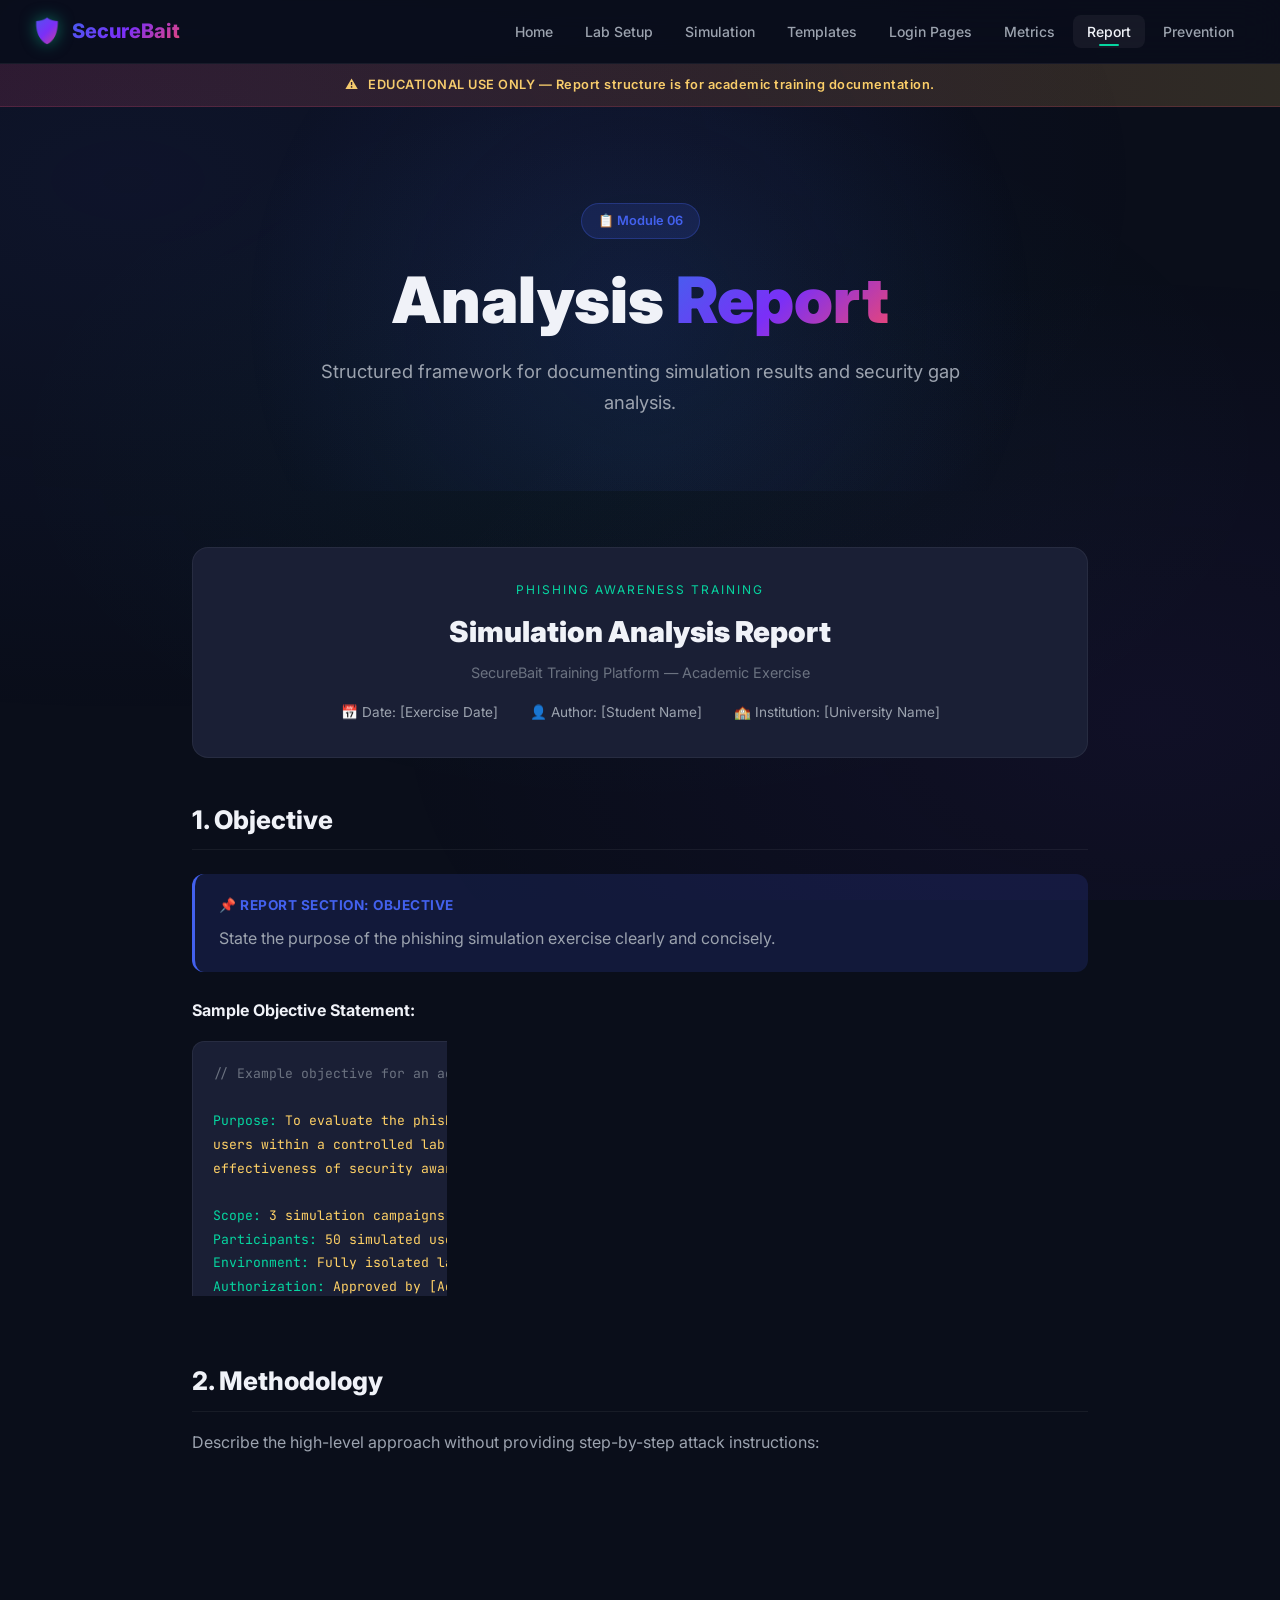
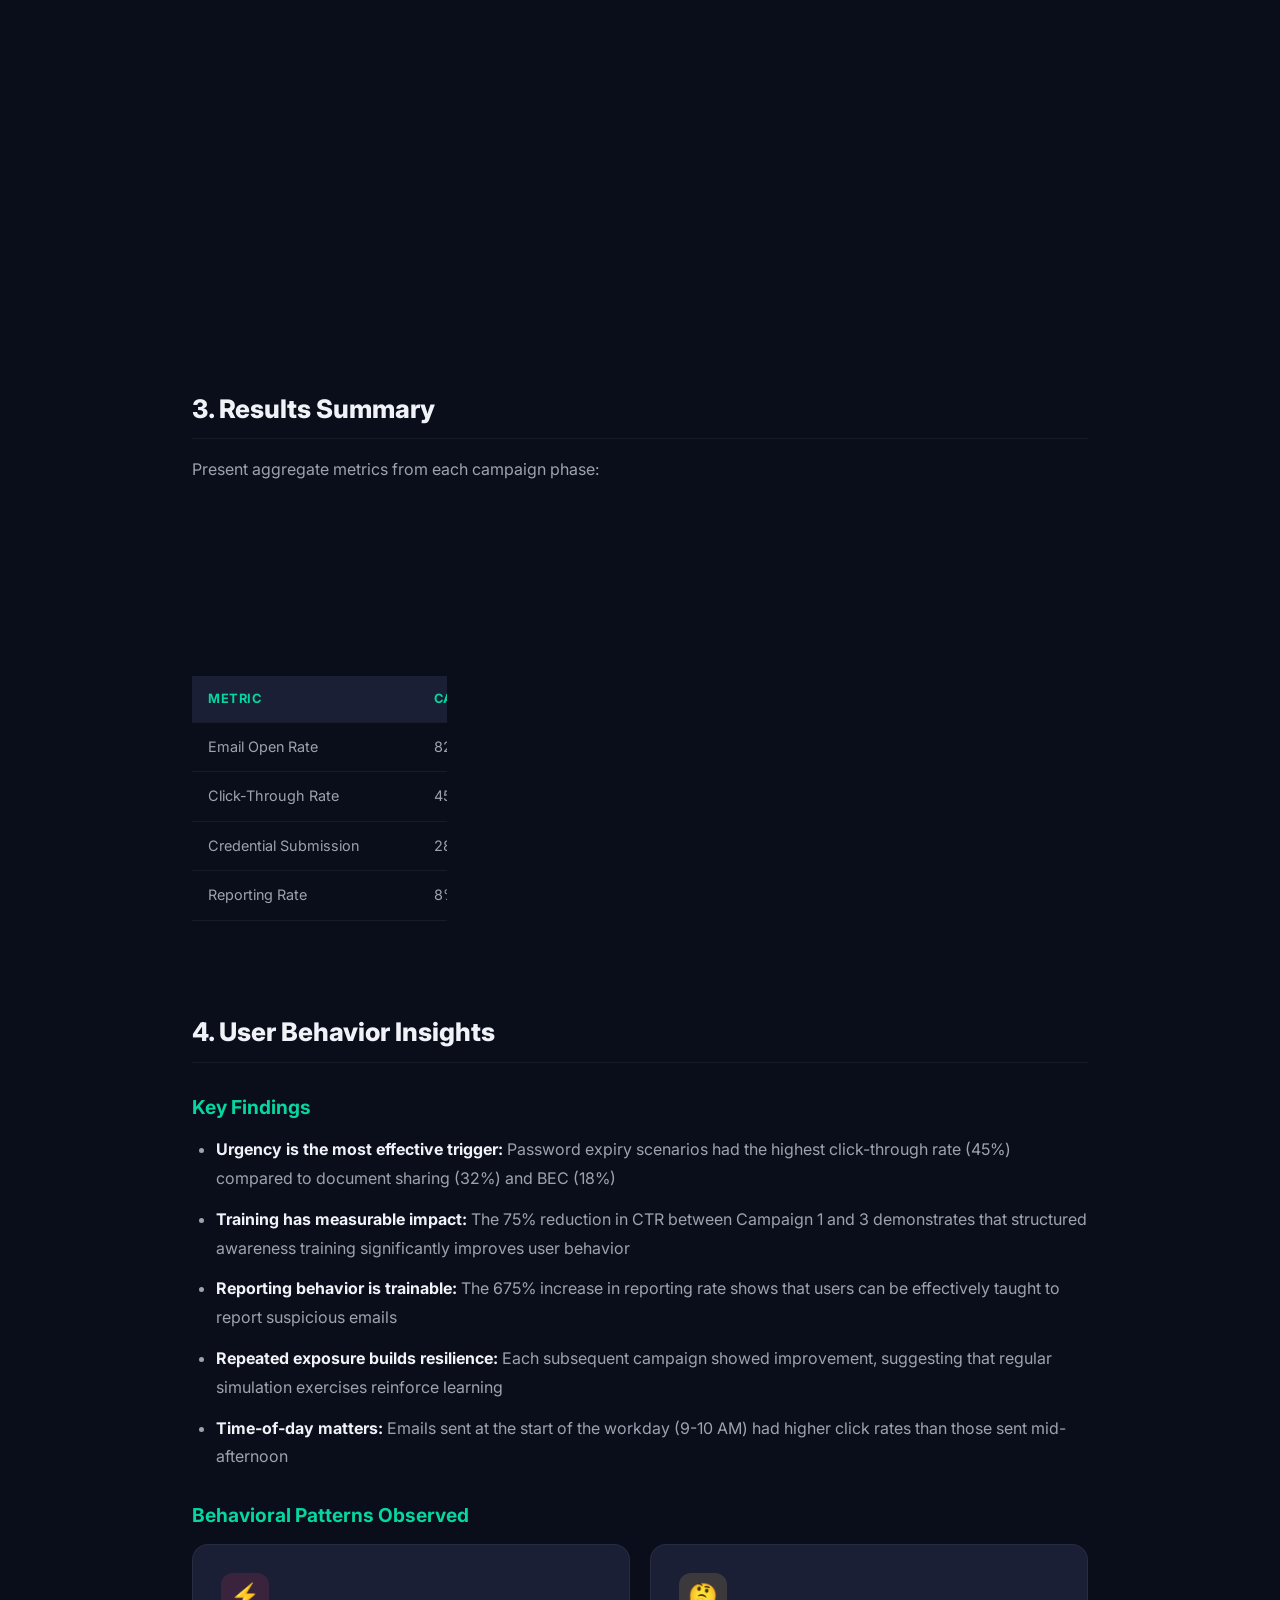
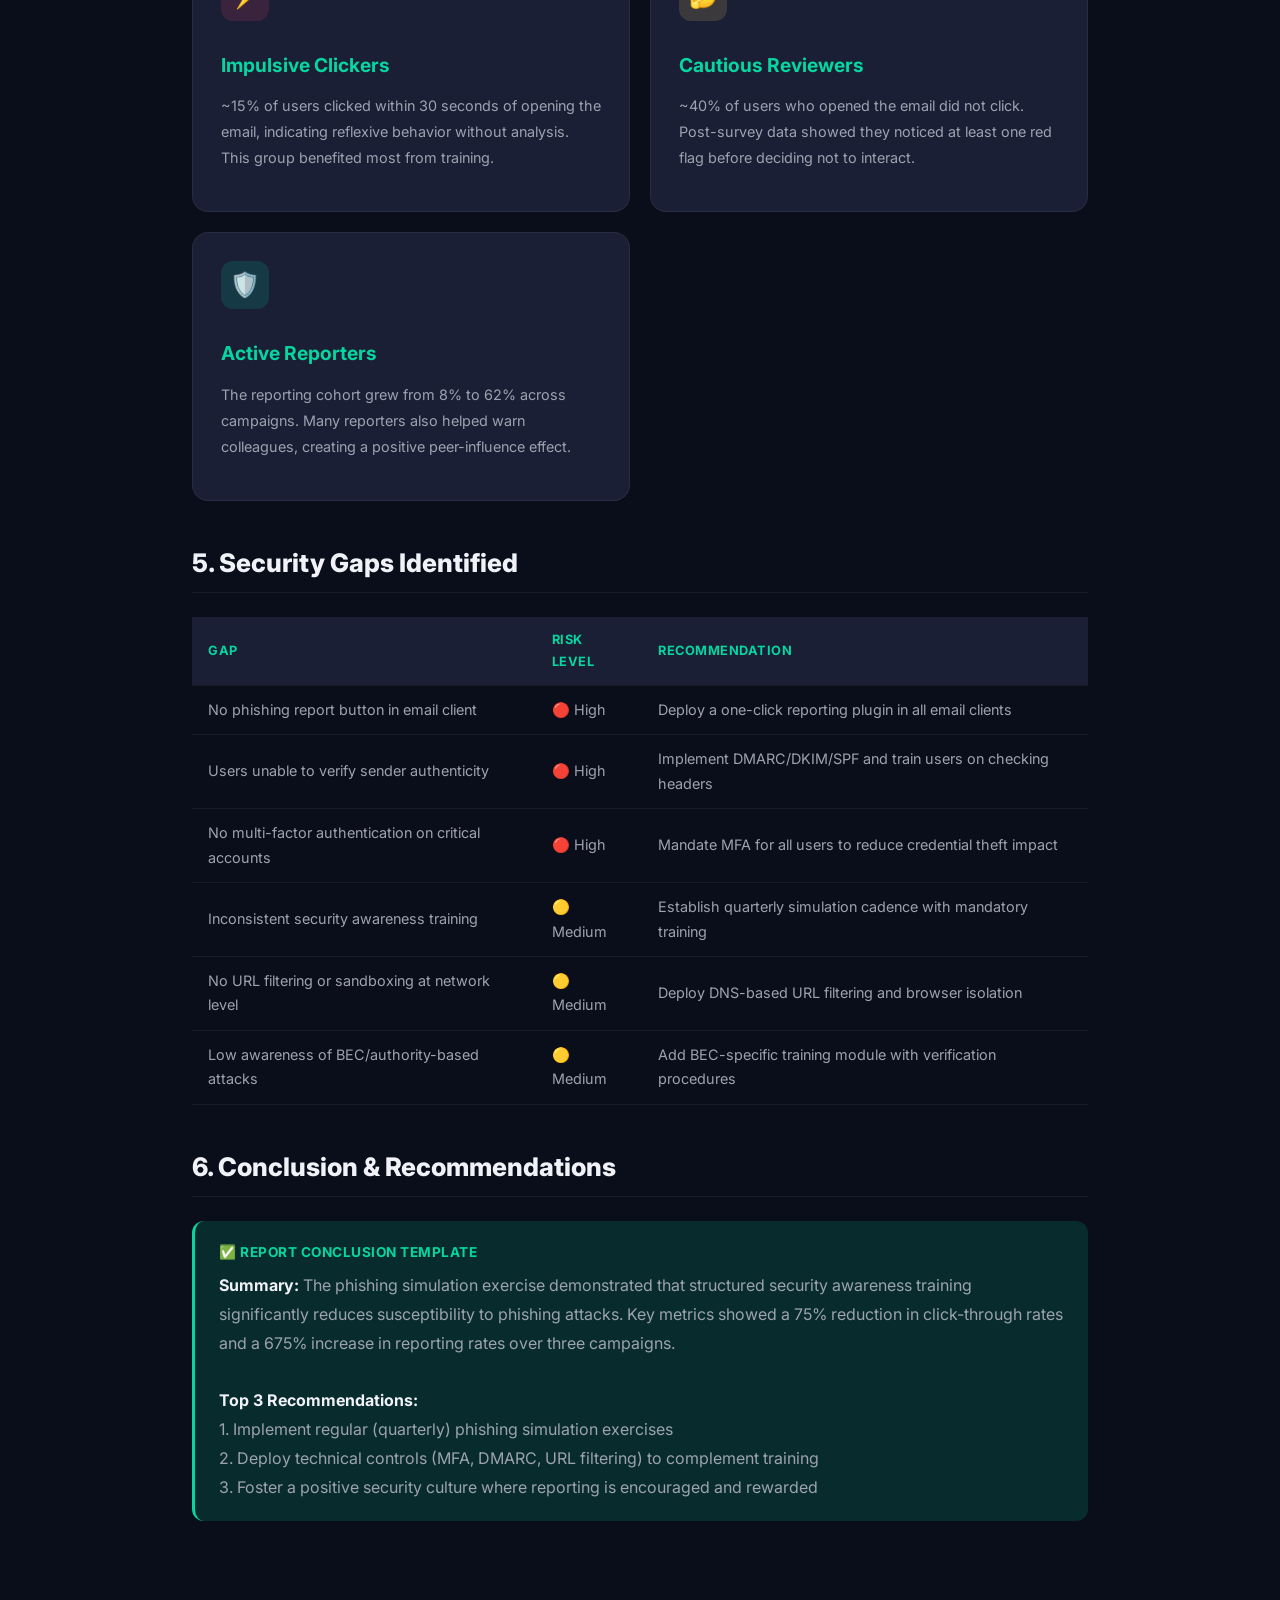
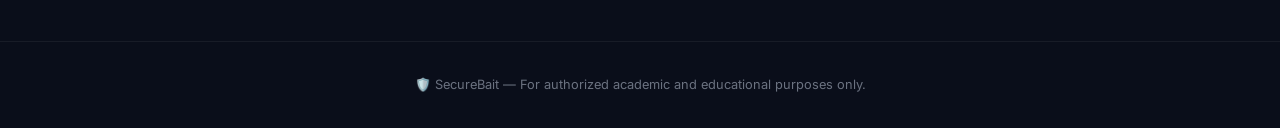
==== pages/report.html @ bb85baad "working" ====
<!DOCTYPE html>
<html lang="en">
<head>
  <meta charset="UTF-8">
  <meta name="viewport" content="width=device-width, initial-scale=1.0">
  <meta name="description" content="Analysis Report — Structured framework for phishing simulation reporting and analysis.">
  <title>Analysis Report — SecureBait</title>
  <link rel="stylesheet" href="../css/styles.css">
</head>
<body>
  <div class="bg-mesh"></div>
  <nav class="navbar" id="navbar">
    <a href="../index.html" class="nav-brand"><span class="shield">🛡️</span><span>SecureBait</span></a>
    <ul class="nav-links" id="navLinks">
      <li><a href="../index.html">Home</a></li>
      <li><a href="lab-setup.html">Lab Setup</a></li>
      <li><a href="simulation.html">Simulation</a></li>
      <li><a href="templates.html">Templates</a></li>
      <li><a href="login-concepts.html">Login Pages</a></li>
      <li><a href="metrics.html">Metrics</a></li>
      <li><a href="report.html" class="active">Report</a></li>
      <li><a href="prevention.html">Prevention</a></li>
    </ul>
    <button class="nav-hamburger" id="hamburger" aria-label="Toggle navigation"><span></span><span></span><span></span></button>
  </nav>
  <div class="ethical-banner"><span class="icon">⚠️</span> EDUCATIONAL USE ONLY — Report structure is for academic training documentation.</div>

  <main class="main-content">
    <section class="hero" style="padding-bottom: 2rem;">
      <div class="hero-badge fade-in">📋 Module 06</div>
      <h1 class="fade-in fade-in-d1">Analysis <span class="gradient-text">Report</span></h1>
      <p class="fade-in fade-in-d2">Structured framework for documenting simulation results and security gap analysis.</p>
    </section>

    <div class="page-content">

      <!-- Report Header -->
      <div class="arch-diagram fade-in" style="text-align:center;">
        <div style="font-size:0.75rem; text-transform:uppercase; letter-spacing:2px; color:var(--accent-cyan); margin-bottom:0.5rem;">Phishing Awareness Training</div>
        <div style="font-size:1.8rem; font-weight:900; margin-bottom:0.25rem;">Simulation Analysis Report</div>
        <div style="color:var(--text-muted); font-size:0.9rem;">SecureBait Training Platform — Academic Exercise</div>
        <div style="margin-top:1rem; display:flex; justify-content:center; gap:2rem; flex-wrap:wrap; font-size:0.85rem; color:var(--text-secondary);">
          <span>📅 Date: [Exercise Date]</span>
          <span>👤 Author: [Student Name]</span>
          <span>🏫 Institution: [University Name]</span>
        </div>
      </div>

      <!-- Section 1: Objective -->
      <h2>1. Objective</h2>
      <div class="info-box info fade-in">
        <div class="info-title">📌 Report Section: Objective</div>
        <p>State the purpose of the phishing simulation exercise clearly and concisely.</p>
      </div>
      <p><strong>Sample Objective Statement:</strong></p>
      <div class="code-block fade-in">
        <span class="comment">// Example objective for an academic phishing simulation report</span><br><br>
        <span class="key">Purpose:</span> <span class="val">To evaluate the phishing awareness level of simulated</span><br>
        <span class="val">users within a controlled lab environment and measure the</span><br>
        <span class="val">effectiveness of security awareness training interventions.</span><br><br>
        <span class="key">Scope:</span> <span class="val">3 simulation campaigns conducted over a 6-month period</span><br>
        <span class="key">Participants:</span> <span class="val">50 simulated user accounts (dummy data only)</span><br>
        <span class="key">Environment:</span> <span class="val">Fully isolated lab network with no internet access</span><br>
        <span class="key">Authorization:</span> <span class="val">Approved by [Academic Supervisor] on [Date]</span>
      </div>

      <!-- Section 2: Methodology -->
      <h2>2. Methodology</h2>
      <p>Describe the high-level approach without providing step-by-step attack instructions:</p>
      <table class="report-table fade-in">
        <thead><tr><th>Phase</th><th>Description</th><th>Duration</th></tr></thead>
        <tbody>
          <tr><td><strong>1. Setup</strong></td><td>Configured isolated lab environment with GoPhish, sandboxed mail server, and 50 dummy user accounts</td><td>Week 1-2</td></tr>
          <tr><td><strong>2. Baseline</strong></td><td>Conducted initial phishing simulation (password reset scenario) to establish baseline awareness metrics</td><td>Week 3</td></tr>
          <tr><td><strong>3. Training</strong></td><td>Delivered awareness training covering phishing indicators, reporting procedures, and defense strategies</td><td>Week 4-6</td></tr>
          <tr><td><strong>4. Post-Training</strong></td><td>Conducted second simulation (shared document scenario) to measure training effectiveness</td><td>Week 8</td></tr>
          <tr><td><strong>5. Advanced</strong></td><td>Conducted third simulation (BEC/authority scenario) with higher sophistication</td><td>Week 12</td></tr>
          <tr><td><strong>6. Analysis</strong></td><td>Compiled metrics, analyzed behavioral patterns, and prepared findings</td><td>Week 13-14</td></tr>
        </tbody>
      </table>

      <!-- Section 3: Results Summary -->
      <h2>3. Results Summary</h2>
      <p>Present aggregate metrics from each campaign phase:</p>

      <div class="metrics-grid fade-in">
        <div class="metric-card">
          <div class="metric-value">75%</div>
          <div class="metric-label">CTR Reduction</div>
        </div>
        <div class="metric-card">
          <div class="metric-value">7.7×</div>
          <div class="metric-label">Reporting Increase</div>
        </div>
        <div class="metric-card">
          <div class="metric-value">89%</div>
          <div class="metric-label">Training Completion</div>
        </div>
        <div class="metric-card">
          <div class="metric-value">3 min</div>
          <div class="metric-label">Avg Report Time</div>
        </div>
      </div>

      <table class="report-table fade-in">
        <thead><tr><th>Metric</th><th>Campaign 1 (Baseline)</th><th>Campaign 2</th><th>Campaign 3</th><th>Change</th></tr></thead>
        <tbody>
          <tr><td>Email Open Rate</td><td>82%</td><td>75%</td><td>68%</td><td>📉 -17%</td></tr>
          <tr><td>Click-Through Rate</td><td>45%</td><td>22%</td><td>11%</td><td>📉 -75%</td></tr>
          <tr><td>Credential Submission</td><td>28%</td><td>10%</td><td>3%</td><td>📉 -89%</td></tr>
          <tr><td>Reporting Rate</td><td>8%</td><td>35%</td><td>62%</td><td>📈 +675%</td></tr>
          <tr><td>Avg Time to Report</td><td>47 min</td><td>12 min</td><td>3 min</td><td>📉 -93%</td></tr>
        </tbody>
      </table>

      <!-- Section 4: User Behavior Insights -->
      <h2>4. User Behavior Insights</h2>

      <h3>Key Findings</h3>
      <ul>
        <li><strong>Urgency is the most effective trigger:</strong> Password expiry scenarios had the highest click-through rate (45%) compared to document sharing (32%) and BEC (18%)</li>
        <li><strong>Training has measurable impact:</strong> The 75% reduction in CTR between Campaign 1 and 3 demonstrates that structured awareness training significantly improves user behavior</li>
        <li><strong>Reporting behavior is trainable:</strong> The 675% increase in reporting rate shows that users can be effectively taught to report suspicious emails</li>
        <li><strong>Repeated exposure builds resilience:</strong> Each subsequent campaign showed improvement, suggesting that regular simulation exercises reinforce learning</li>
        <li><strong>Time-of-day matters:</strong> Emails sent at the start of the workday (9-10 AM) had higher click rates than those sent mid-afternoon</li>
      </ul>

      <h3>Behavioral Patterns Observed</h3>
      <div class="cards-grid fade-in" style="max-width:100%;">
        <div class="card" style="cursor:default;">
          <div class="card-icon red">⚡</div>
          <h3>Impulsive Clickers</h3>
          <p>~15% of users clicked within 30 seconds of opening the email, indicating reflexive behavior without analysis. This group benefited most from training.</p>
        </div>
        <div class="card" style="cursor:default;">
          <div class="card-icon amber">🤔</div>
          <h3>Cautious Reviewers</h3>
          <p>~40% of users who opened the email did not click. Post-survey data showed they noticed at least one red flag before deciding not to interact.</p>
        </div>
        <div class="card" style="cursor:default;">
          <div class="card-icon cyan">🛡️</div>
          <h3>Active Reporters</h3>
          <p>The reporting cohort grew from 8% to 62% across campaigns. Many reporters also helped warn colleagues, creating a positive peer-influence effect.</p>
        </div>
      </div>

      <!-- Section 5: Security Gaps -->
      <h2>5. Security Gaps Identified</h2>
      <table class="report-table fade-in">
        <thead><tr><th>Gap</th><th>Risk Level</th><th>Recommendation</th></tr></thead>
        <tbody>
          <tr><td>No phishing report button in email client</td><td>🔴 High</td><td>Deploy a one-click reporting plugin in all email clients</td></tr>
          <tr><td>Users unable to verify sender authenticity</td><td>🔴 High</td><td>Implement DMARC/DKIM/SPF and train users on checking headers</td></tr>
          <tr><td>No multi-factor authentication on critical accounts</td><td>🔴 High</td><td>Mandate MFA for all users to reduce credential theft impact</td></tr>
          <tr><td>Inconsistent security awareness training</td><td>🟡 Medium</td><td>Establish quarterly simulation cadence with mandatory training</td></tr>
          <tr><td>No URL filtering or sandboxing at network level</td><td>🟡 Medium</td><td>Deploy DNS-based URL filtering and browser isolation</td></tr>
          <tr><td>Low awareness of BEC/authority-based attacks</td><td>🟡 Medium</td><td>Add BEC-specific training module with verification procedures</td></tr>
        </tbody>
      </table>

      <!-- Section 6: Conclusion Template -->
      <h2>6. Conclusion & Recommendations</h2>
      <div class="info-box success fade-in">
        <div class="info-title">✅ Report Conclusion Template</div>
        <p>
          <strong>Summary:</strong> The phishing simulation exercise demonstrated that structured security awareness training significantly reduces susceptibility to phishing attacks. Key metrics showed a 75% reduction in click-through rates and a 675% increase in reporting rates over three campaigns.<br><br>
          <strong>Top 3 Recommendations:</strong><br>
          1. Implement regular (quarterly) phishing simulation exercises<br>
          2. Deploy technical controls (MFA, DMARC, URL filtering) to complement training<br>
          3. Foster a positive security culture where reporting is encouraged and rewarded
        </p>
      </div>
    </div>
  </main>

  <footer class="footer"><p>🛡️ SecureBait — For authorized academic and educational purposes only.</p></footer>
  <script src="../js/app.js"></script>
</body>
</html>
---- css/styles.css ----
/* ===== SecureBait Design System ===== */
@import url('https://fonts.googleapis.com/css2?family=Inter:wght@300;400;500;600;700;800;900&family=JetBrains+Mono:wght@400;500;600&display=swap');

:root {
  /* Color Palette */
  --bg-primary: #0a0e1a;
  --bg-secondary: #111827;
  --bg-card: #1a1f35;
  --bg-card-hover: #222845;
  --bg-glass: rgba(26, 31, 53, 0.7);
  --surface-elevated: #252b45;

  --accent-cyan: #06d6a0;
  --accent-cyan-dim: rgba(6, 214, 160, 0.15);
  --accent-blue: #4361ee;
  --accent-blue-dim: rgba(67, 97, 238, 0.15);
  --accent-purple: #7b2ff7;
  --accent-purple-dim: rgba(123, 47, 247, 0.15);
  --accent-red: #ef476f;
  --accent-red-dim: rgba(239, 71, 111, 0.15);
  --accent-amber: #ffd166;
  --accent-amber-dim: rgba(255, 209, 102, 0.15);

  --text-primary: #f0f2f8;
  --text-secondary: #9ca3af;
  --text-muted: #6b7280;

  --border-subtle: rgba(255, 255, 255, 0.06);
  --border-accent: rgba(6, 214, 160, 0.3);

  --gradient-hero: linear-gradient(135deg, #4361ee 0%, #7b2ff7 50%, #ef476f 100%);
  --gradient-card: linear-gradient(145deg, rgba(67, 97, 238, 0.08), rgba(123, 47, 247, 0.05));
  --gradient-glow: radial-gradient(600px circle at var(--mouse-x, 50%) var(--mouse-y, 50%), rgba(67, 97, 238, 0.06), transparent 40%);

  --radius-sm: 8px;
  --radius-md: 12px;
  --radius-lg: 16px;
  --radius-xl: 24px;

  --shadow-card: 0 4px 24px rgba(0, 0, 0, 0.3);
  --shadow-glow-cyan: 0 0 30px rgba(6, 214, 160, 0.15);
  --shadow-glow-blue: 0 0 30px rgba(67, 97, 238, 0.2);

  --transition-fast: 0.2s cubic-bezier(0.4, 0, 0.2, 1);
  --transition-smooth: 0.35s cubic-bezier(0.4, 0, 0.2, 1);
}

/* ===== Reset & Base ===== */
*, *::before, *::after { box-sizing: border-box; margin: 0; padding: 0; }
html { scroll-behavior: smooth; font-size: 16px; }
body {
  font-family: 'Inter', -apple-system, sans-serif;
  background: var(--bg-primary);
  color: var(--text-primary);
  line-height: 1.7;
  min-height: 100vh;
  overflow-x: hidden;
  -webkit-font-smoothing: antialiased;
}

/* ===== Animated Background ===== */
.bg-mesh {
  position: fixed; inset: 0; z-index: 0; pointer-events: none;
  background:
    radial-gradient(ellipse 80% 60% at 10% 20%, rgba(67, 97, 238, 0.08), transparent),
    radial-gradient(ellipse 60% 50% at 90% 80%, rgba(123, 47, 247, 0.06), transparent),
    radial-gradient(ellipse 50% 40% at 50% 50%, rgba(6, 214, 160, 0.04), transparent);
}

/* ===== Navigation ===== */
.navbar {
  position: fixed; top: 0; left: 0; right: 0; z-index: 1000;
  background: rgba(10, 14, 26, 0.85);
  backdrop-filter: blur(20px) saturate(1.5);
  border-bottom: 1px solid var(--border-subtle);
  padding: 0 2rem; height: 64px;
  display: flex; align-items: center; justify-content: space-between;
  transition: var(--transition-smooth);
}
.navbar.scrolled { background: rgba(10, 14, 26, 0.95); box-shadow: 0 2px 20px rgba(0,0,0,0.3); }

.nav-brand {
  display: flex; align-items: center; gap: 10px;
  font-weight: 800; font-size: 1.25rem;
  text-decoration: none; color: var(--text-primary);
}
.nav-brand .shield { font-size: 1.5rem; filter: drop-shadow(0 0 8px rgba(6, 214, 160, 0.5)); }
.nav-brand span { background: var(--gradient-hero); -webkit-background-clip: text; -webkit-text-fill-color: transparent; }

.nav-links { display: flex; gap: 4px; list-style: none; }
.nav-links a {
  text-decoration: none; color: var(--text-secondary);
  padding: 8px 14px; border-radius: var(--radius-sm);
  font-size: 0.875rem; font-weight: 500;
  transition: var(--transition-fast);
  position: relative;
}
.nav-links a:hover, .nav-links a.active {
  color: var(--text-primary); background: rgba(255,255,255,0.05);
}
.nav-links a.active::after {
  content: ''; position: absolute; bottom: 2px; left: 50%; transform: translateX(-50%);
  width: 20px; height: 2px; background: var(--accent-cyan); border-radius: 2px;
}

.nav-hamburger {
  display: none; background: none; border: none; cursor: pointer;
  flex-direction: column; gap: 5px; padding: 4px;
}
.nav-hamburger span {
  display: block; width: 22px; height: 2px;
  background: var(--text-primary); border-radius: 2px;
  transition: var(--transition-fast);
}

/* ===== Ethical Banner ===== */
.ethical-banner {
  margin-top: 64px; padding: 10px 2rem;
  background: linear-gradient(90deg, var(--accent-red-dim), var(--accent-amber-dim));
  border-bottom: 1px solid rgba(239, 71, 111, 0.2);
  text-align: center; font-size: 0.8rem; font-weight: 600;
  color: var(--accent-amber); letter-spacing: 0.5px;
}
.ethical-banner .icon { margin-right: 6px; }

/* ===== Main Content ===== */
.main-content { position: relative; z-index: 1; padding-top: 0; }

/* ===== Hero Section ===== */
.hero {
  padding: 6rem 2rem 4rem; text-align: center;
  position: relative; overflow: hidden;
}
.hero::before {
  content: ''; position: absolute; top: -50%; left: 50%; transform: translateX(-50%);
  width: 800px; height: 800px;
  background: radial-gradient(circle, rgba(67, 97, 238, 0.12) 0%, transparent 70%);
  pointer-events: none;
}
.hero-badge {
  display: inline-flex; align-items: center; gap: 8px;
  padding: 6px 16px; border-radius: 50px;
  background: var(--accent-blue-dim); border: 1px solid rgba(67, 97, 238, 0.3);
  font-size: 0.8rem; font-weight: 600; color: var(--accent-blue);
  margin-bottom: 1.5rem; animation: fadeInUp 0.6s ease;
}
.hero h1 {
  font-size: clamp(2.5rem, 5vw, 4rem); font-weight: 900;
  line-height: 1.15; margin-bottom: 1.25rem;
  animation: fadeInUp 0.6s ease 0.1s both;
}
.hero h1 .gradient-text {
  background: var(--gradient-hero);
  -webkit-background-clip: text; -webkit-text-fill-color: transparent;
}
.hero p {
  font-size: 1.15rem; color: var(--text-secondary);
  max-width: 640px; margin: 0 auto 2.5rem;
  animation: fadeInUp 0.6s ease 0.2s both;
}

/* ===== Section ===== */
.section {
  max-width: 1200px; margin: 0 auto;
  padding: 3rem 2rem;
}
.section-header {
  margin-bottom: 2.5rem;
}
.section-label {
  display: inline-flex; align-items: center; gap: 6px;
  font-size: 0.75rem; font-weight: 700;
  text-transform: uppercase; letter-spacing: 1.5px;
  color: var(--accent-cyan); margin-bottom: 0.75rem;
}
.section-title {
  font-size: 2rem; font-weight: 800; margin-bottom: 0.5rem;
}
.section-subtitle {
  color: var(--text-secondary); font-size: 1rem; max-width: 600px;
}

/* ===== Cards Grid ===== */
.cards-grid {
  display: grid;
  grid-template-columns: repeat(auto-fill, minmax(320px, 1fr));
  gap: 1.25rem;
}

.card {
  background: var(--bg-card);
  border: 1px solid var(--border-subtle);
  border-radius: var(--radius-lg);
  padding: 1.75rem;
  transition: var(--transition-smooth);
  position: relative; overflow: hidden;
  cursor: pointer; text-decoration: none; color: inherit; display: block;
}
.card::before {
  content: ''; position: absolute; inset: 0;
  background: var(--gradient-glow); opacity: 0;
  transition: var(--transition-smooth);
}
.card:hover {
  transform: translateY(-4px);
  border-color: var(--border-accent);
  box-shadow: var(--shadow-glow-cyan);
}
.card:hover::before { opacity: 1; }

.card-icon {
  width: 48px; height: 48px; border-radius: var(--radius-md);
  display: flex; align-items: center; justify-content: center;
  font-size: 1.5rem; margin-bottom: 1rem; position: relative;
}
.card-icon.cyan { background: var(--accent-cyan-dim); }
.card-icon.blue { background: var(--accent-blue-dim); }
.card-icon.purple { background: var(--accent-purple-dim); }
.card-icon.red { background: var(--accent-red-dim); }
.card-icon.amber { background: var(--accent-amber-dim); }

.card-number {
  position: absolute; top: 1rem; right: 1rem;
  font-size: 0.7rem; font-weight: 700;
  color: var(--text-muted); letter-spacing: 1px;
}
.card h3 {
  font-size: 1.15rem; font-weight: 700; margin-bottom: 0.5rem;
  position: relative;
}
.card p {
  color: var(--text-secondary); font-size: 0.9rem;
  position: relative;
}
.card-arrow {
  position: absolute; bottom: 1.5rem; right: 1.5rem;
  color: var(--accent-cyan); opacity: 0;
  transform: translateX(-8px);
  transition: var(--transition-smooth);
  font-size: 1.2rem;
}
.card:hover .card-arrow { opacity: 1; transform: translateX(0); }

/* ===== Page Layout (Sub-pages) ===== */
.page-content {
  max-width: 960px; margin: 0 auto;
  padding: 2rem 2rem 4rem;
}
.page-content h2 {
  font-size: 1.6rem; font-weight: 800;
  margin: 2.5rem 0 1rem;
  padding-bottom: 0.5rem;
  border-bottom: 1px solid var(--border-subtle);
}
.page-content h3 {
  font-size: 1.2rem; font-weight: 700;
  margin: 1.75rem 0 0.75rem;
  color: var(--accent-cyan);
}
.page-content p, .page-content li {
  color: var(--text-secondary); line-height: 1.8;
  margin-bottom: 0.75rem;
}
.page-content ul, .page-content ol {
  padding-left: 1.5rem; margin-bottom: 1rem;
}
.page-content strong { color: var(--text-primary); }

/* ===== Info Box ===== */
.info-box {
  padding: 1.25rem 1.5rem; border-radius: var(--radius-md);
  margin: 1.5rem 0; border-left: 3px solid;
}
.info-box.warning {
  background: var(--accent-red-dim); border-color: var(--accent-red);
}
.info-box.info {
  background: var(--accent-blue-dim); border-color: var(--accent-blue);
}
.info-box.success {
  background: var(--accent-cyan-dim); border-color: var(--accent-cyan);
}
.info-box.tip {
  background: var(--accent-amber-dim); border-color: var(--accent-amber);
}
.info-box .info-title {
  font-weight: 700; font-size: 0.85rem;
  text-transform: uppercase; letter-spacing: 0.5px;
  margin-bottom: 0.4rem;
}
.info-box.warning .info-title { color: var(--accent-red); }
.info-box.info .info-title { color: var(--accent-blue); }
.info-box.success .info-title { color: var(--accent-cyan); }
.info-box.tip .info-title { color: var(--accent-amber); }
.info-box p { margin-bottom: 0; }

/* ===== Architecture Diagram ===== */
.arch-diagram {
  background: var(--bg-card); border: 1px solid var(--border-subtle);
  border-radius: var(--radius-lg); padding: 2rem;
  margin: 1.5rem 0; overflow-x: auto;
}
.arch-row {
  display: flex; gap: 1rem; align-items: stretch;
  justify-content: center; flex-wrap: wrap;
  margin-bottom: 1rem;
}
.arch-box {
  padding: 1rem 1.5rem; border-radius: var(--radius-md);
  text-align: center; font-weight: 600; font-size: 0.85rem;
  min-width: 160px; flex: 1; max-width: 220px;
  border: 1px solid var(--border-subtle);
  transition: var(--transition-fast);
}
.arch-box:hover { transform: translateY(-2px); }
.arch-box.cyan { background: var(--accent-cyan-dim); color: var(--accent-cyan); border-color: rgba(6,214,160,0.2); }
.arch-box.blue { background: var(--accent-blue-dim); color: var(--accent-blue); border-color: rgba(67,97,238,0.2); }
.arch-box.purple { background: var(--accent-purple-dim); color: var(--accent-purple); border-color: rgba(123,47,247,0.2); }
.arch-box.red { background: var(--accent-red-dim); color: var(--accent-red); border-color: rgba(239,71,111,0.2); }
.arch-box.amber { background: var(--accent-amber-dim); color: var(--accent-amber); border-color: rgba(255,209,102,0.2); }
.arch-connector {
  text-align: center; font-size: 1.5rem;
  color: var(--text-muted); margin: 0.25rem 0;
}
.arch-box small { display: block; font-weight: 400; color: var(--text-muted); font-size: 0.75rem; margin-top: 4px; }

/* ===== Email Template Preview ===== */
.email-preview {
  background: #ffffff; color: #1a1a1a;
  border-radius: var(--radius-lg); overflow: hidden;
  margin: 1.5rem 0; box-shadow: var(--shadow-card);
  font-family: -apple-system, 'Segoe UI', sans-serif;
}
.email-toolbar {
  background: #f5f5f5; padding: 12px 16px;
  border-bottom: 1px solid #e0e0e0;
  display: flex; align-items: center; gap: 8px;
}
.email-dot { width: 10px; height: 10px; border-radius: 50%; }
.email-dot.r { background: #ff5f57; }
.email-dot.y { background: #ffbd2e; }
.email-dot.g { background: #28ca41; }
.email-header { padding: 16px 20px; border-bottom: 1px solid #eee; font-size: 0.85rem; }
.email-header div { margin-bottom: 4px; }
.email-header .label { color: #888; font-weight: 600; display: inline-block; width: 60px; }
.email-body { padding: 24px 20px; font-size: 0.9rem; line-height: 1.7; }
.email-body .btn-fake {
  display: inline-block; padding: 10px 28px;
  background: #4361ee; color: white; border-radius: 6px;
  font-weight: 600; text-decoration: none; margin: 12px 0;
}
.email-sim-banner {
  background: #fff3cd; padding: 10px 20px;
  font-size: 0.78rem; font-weight: 600; color: #856404;
  text-align: center; border-top: 2px dashed #ffc107;
}
.annotation {
  background: var(--accent-amber-dim); padding: 1rem 1.25rem;
  border-radius: var(--radius-md); margin: 0.75rem 0;
  border: 1px dashed rgba(255, 209, 102, 0.3);
}
.annotation .tag {
  font-size: 0.7rem; font-weight: 700; text-transform: uppercase;
  color: var(--accent-amber); letter-spacing: 1px; margin-bottom: 0.3rem;
}
.annotation p { font-size: 0.85rem; margin: 0; }

/* ===== Metrics Cards ===== */
.metrics-grid {
  display: grid; grid-template-columns: repeat(auto-fill, minmax(200px, 1fr));
  gap: 1rem; margin: 1.5rem 0;
}
.metric-card {
  background: var(--bg-card); border: 1px solid var(--border-subtle);
  border-radius: var(--radius-md); padding: 1.5rem; text-align: center;
  transition: var(--transition-fast);
}
.metric-card:hover { border-color: var(--border-accent); transform: translateY(-2px); }
.metric-value {
  font-size: 2.5rem; font-weight: 900;
  background: var(--gradient-hero);
  -webkit-background-clip: text; -webkit-text-fill-color: transparent;
}
.metric-label { font-size: 0.8rem; color: var(--text-muted); font-weight: 600; margin-top: 0.25rem; text-transform: uppercase; letter-spacing: 0.5px; }

/* ===== Bar Chart (CSS) ===== */
.chart-bar-group { margin: 1.5rem 0; }
.chart-bar-item {
  display: flex; align-items: center; gap: 12px;
  margin-bottom: 0.75rem;
}
.chart-bar-label {
  font-size: 0.85rem; font-weight: 500;
  min-width: 140px; text-align: right;
  color: var(--text-secondary);
}
.chart-bar-track {
  flex: 1; height: 28px; background: var(--bg-card);
  border-radius: var(--radius-sm); overflow: hidden;
  border: 1px solid var(--border-subtle);
}
.chart-bar-fill {
  height: 100%; border-radius: var(--radius-sm);
  display: flex; align-items: center; padding-left: 10px;
  font-size: 0.75rem; font-weight: 700; color: white;
  transition: width 1.2s cubic-bezier(0.4, 0, 0.2, 1);
}
.chart-bar-fill.cyan { background: linear-gradient(90deg, var(--accent-cyan), #04bf8a); }
.chart-bar-fill.blue { background: linear-gradient(90deg, var(--accent-blue), #3451d1); }
.chart-bar-fill.purple { background: linear-gradient(90deg, var(--accent-purple), #6320d6); }
.chart-bar-fill.red { background: linear-gradient(90deg, var(--accent-red), #d63860); }
.chart-bar-fill.amber { background: linear-gradient(90deg, var(--accent-amber), #e6b84d); }

/* ===== Report Table ===== */
.report-table {
  width: 100%; border-collapse: collapse;
  margin: 1.5rem 0; font-size: 0.9rem;
}
.report-table th, .report-table td {
  padding: 12px 16px; text-align: left;
  border-bottom: 1px solid var(--border-subtle);
}
.report-table th {
  background: var(--bg-card); font-weight: 700;
  color: var(--accent-cyan); font-size: 0.8rem;
  text-transform: uppercase; letter-spacing: 0.5px;
}
.report-table td { color: var(--text-secondary); }
.report-table tr:hover td { background: rgba(255,255,255,0.02); }

/* ===== Checklist ===== */
.checklist { list-style: none; padding: 0; margin: 1rem 0; }
.checklist li {
  padding: 0.6rem 0 0.6rem 2rem; position: relative;
  color: var(--text-secondary); font-size: 0.92rem;
}
.checklist li::before {
  content: '✓'; position: absolute; left: 0;
  color: var(--accent-cyan); font-weight: 700; font-size: 1rem;
}

/* ===== Code Block ===== */
.code-block {
  background: var(--bg-card); border: 1px solid var(--border-subtle);
  border-radius: var(--radius-md); padding: 1.25rem;
  font-family: 'JetBrains Mono', monospace;
  font-size: 0.82rem; line-height: 1.8;
  overflow-x: auto; margin: 1rem 0;
  color: var(--text-secondary);
}
.code-block .comment { color: var(--text-muted); }
.code-block .key { color: var(--accent-cyan); }
.code-block .val { color: var(--accent-amber); }

/* ===== Footer ===== */
.footer {
  text-align: center; padding: 2rem;
  border-top: 1px solid var(--border-subtle);
  color: var(--text-muted); font-size: 0.8rem;
  margin-top: 2rem;
}

/* ===== Animations ===== */
@keyframes fadeInUp {
  from { opacity: 0; transform: translateY(20px); }
  to { opacity: 1; transform: translateY(0); }
}
.fade-in { animation: fadeInUp 0.5s ease both; }
.fade-in-d1 { animation-delay: 0.1s; }
.fade-in-d2 { animation-delay: 0.2s; }
.fade-in-d3 { animation-delay: 0.3s; }
.fade-in-d4 { animation-delay: 0.4s; }
.fade-in-d5 { animation-delay: 0.5s; }
.fade-in-d6 { animation-delay: 0.6s; }

/* ===== Responsive ===== */
@media (max-width: 768px) {
  .nav-links { display: none; }
  .nav-hamburger { display: flex; }
  .nav-links.open {
    display: flex; flex-direction: column;
    position: absolute; top: 64px; left: 0; right: 0;
    background: rgba(10, 14, 26, 0.97);
    padding: 1rem; border-bottom: 1px solid var(--border-subtle);
  }
  .hero { padding: 4rem 1.5rem 3rem; }
  .cards-grid { grid-template-columns: 1fr; }
  .arch-row { flex-direction: column; align-items: center; }
  .metrics-grid { grid-template-columns: repeat(2, 1fr); }
}
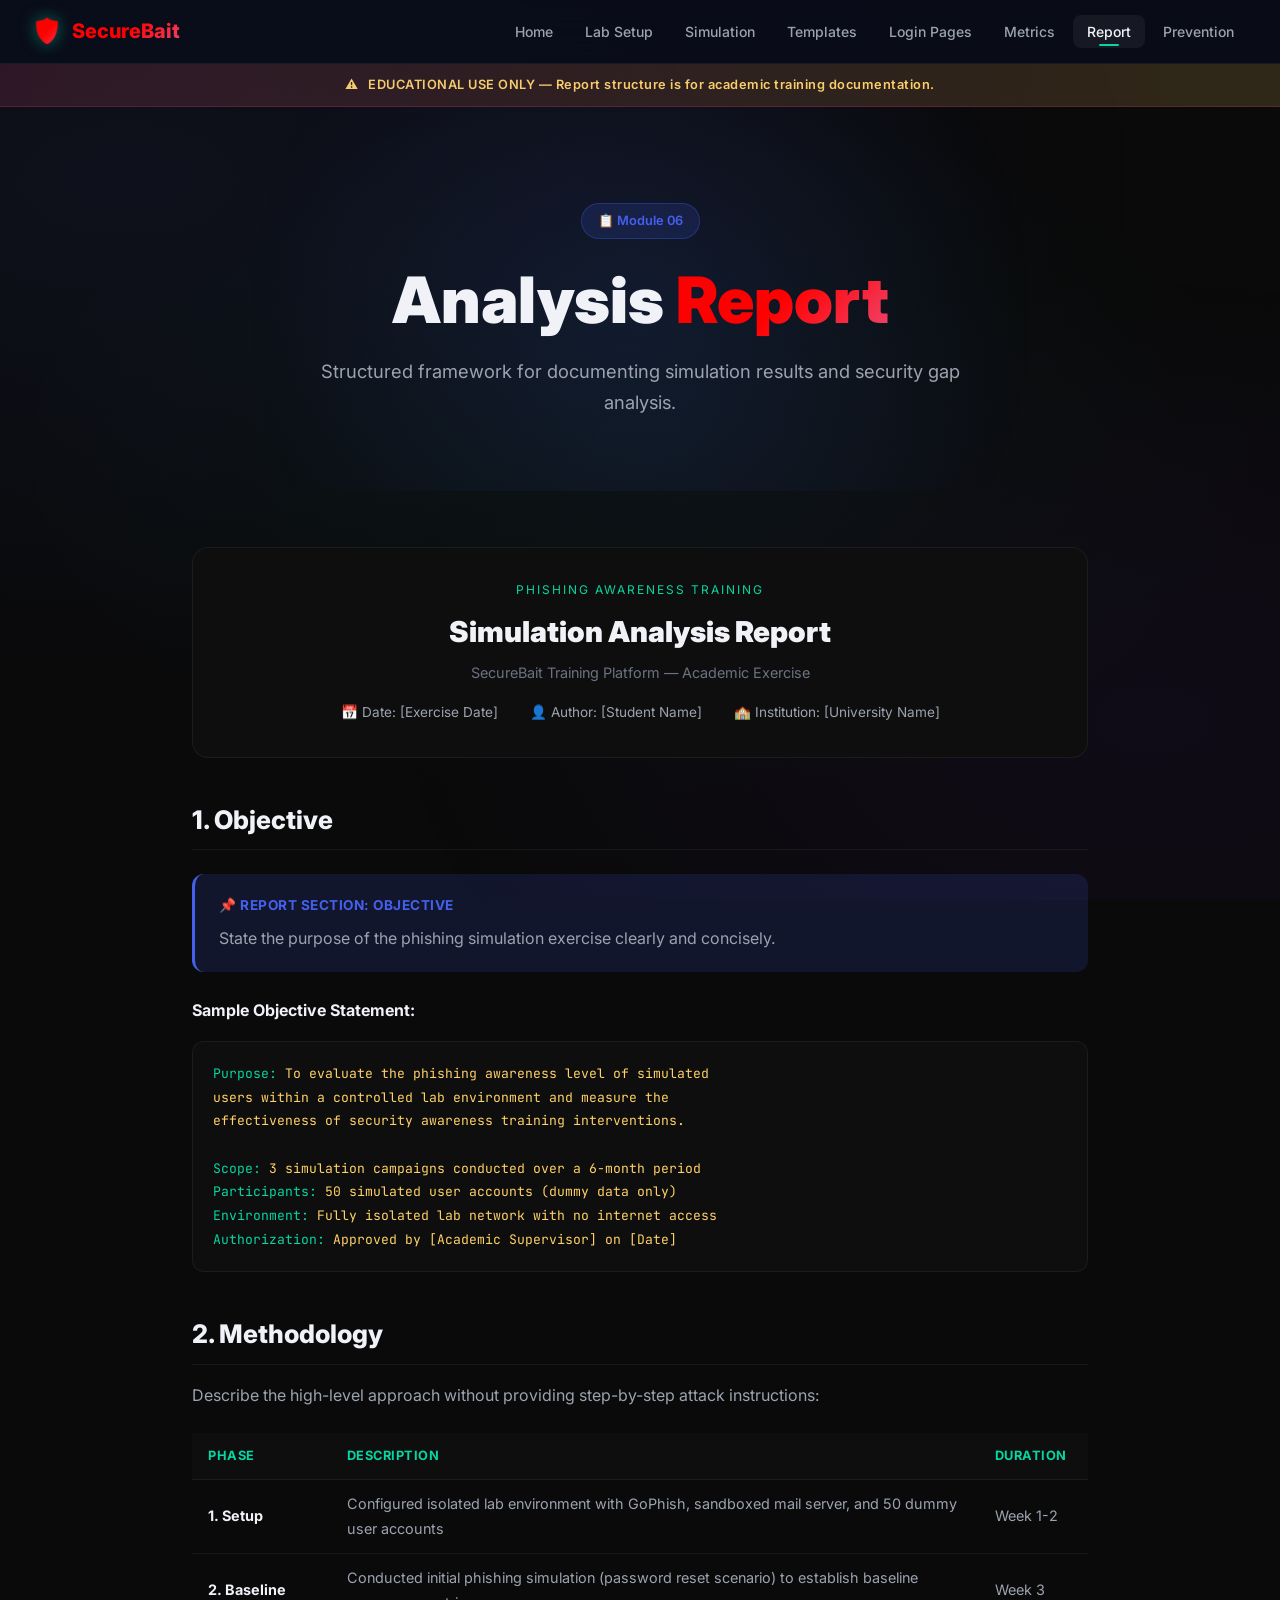
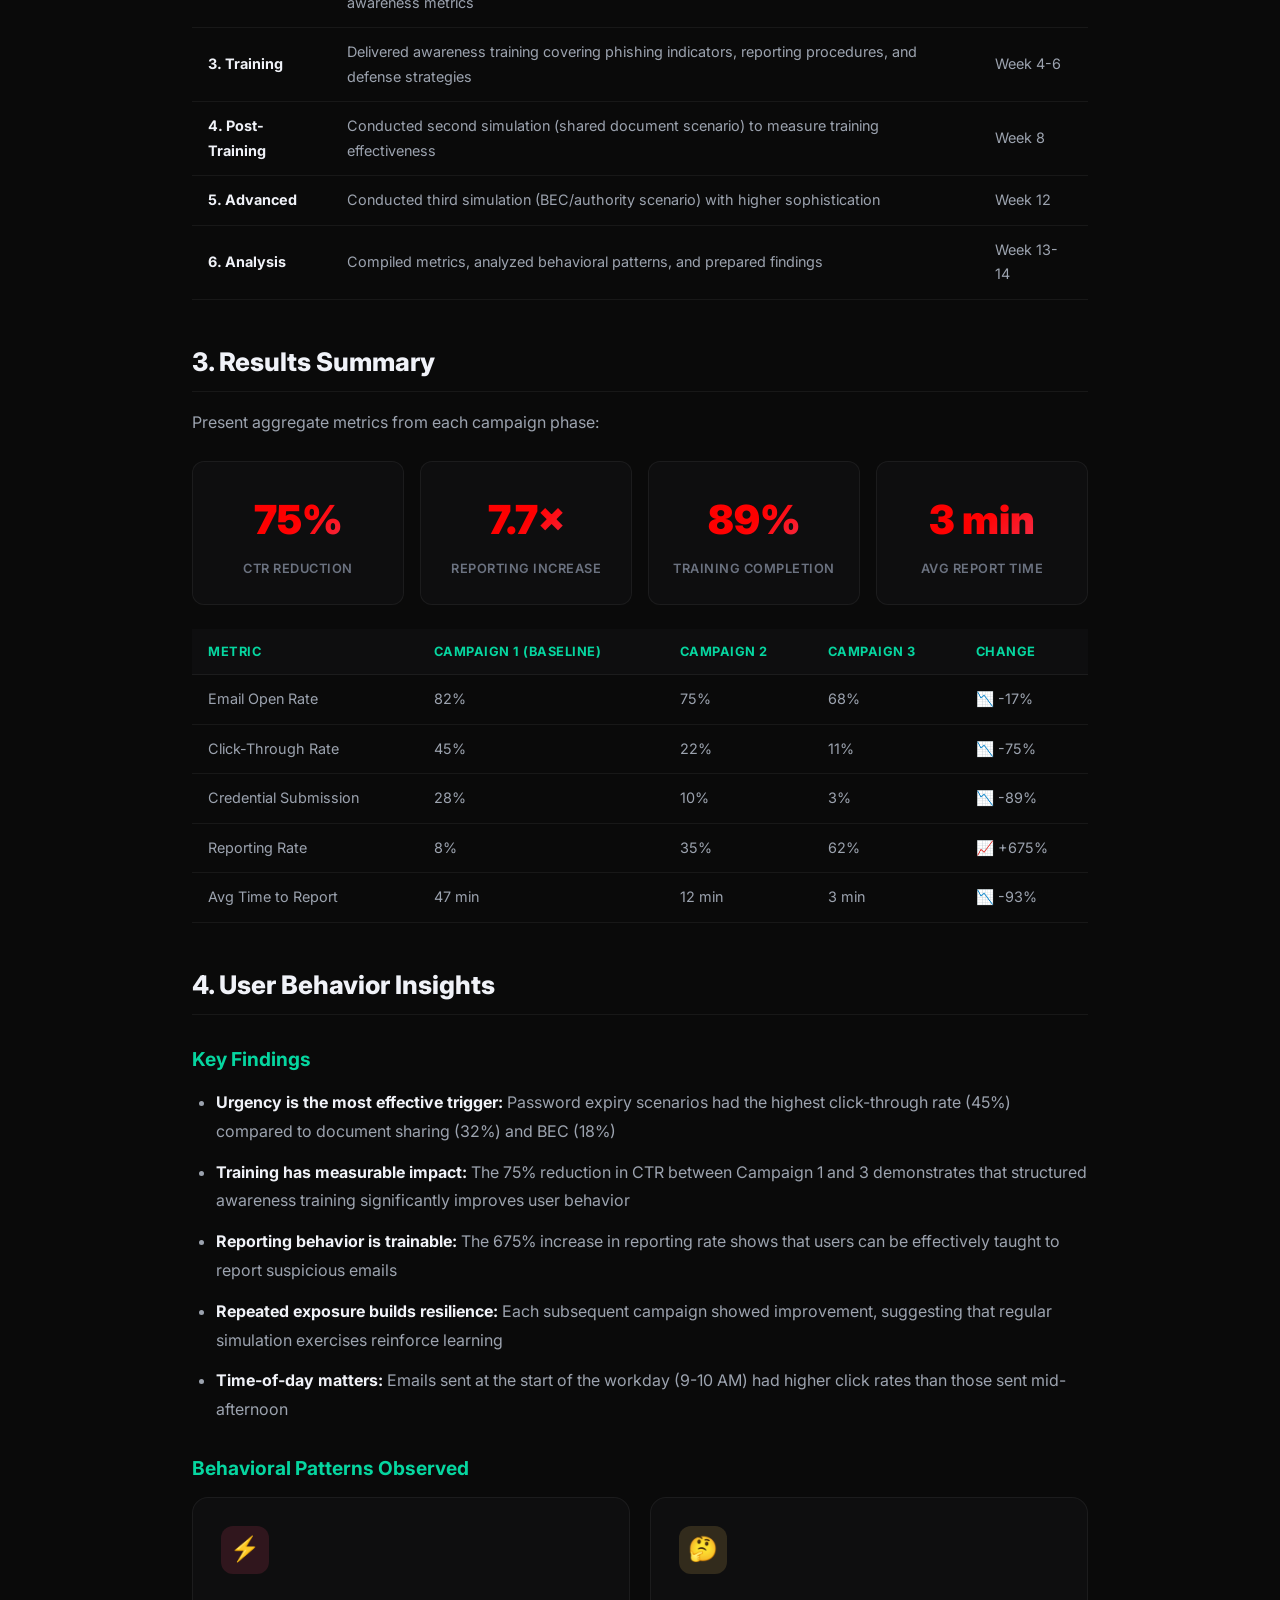
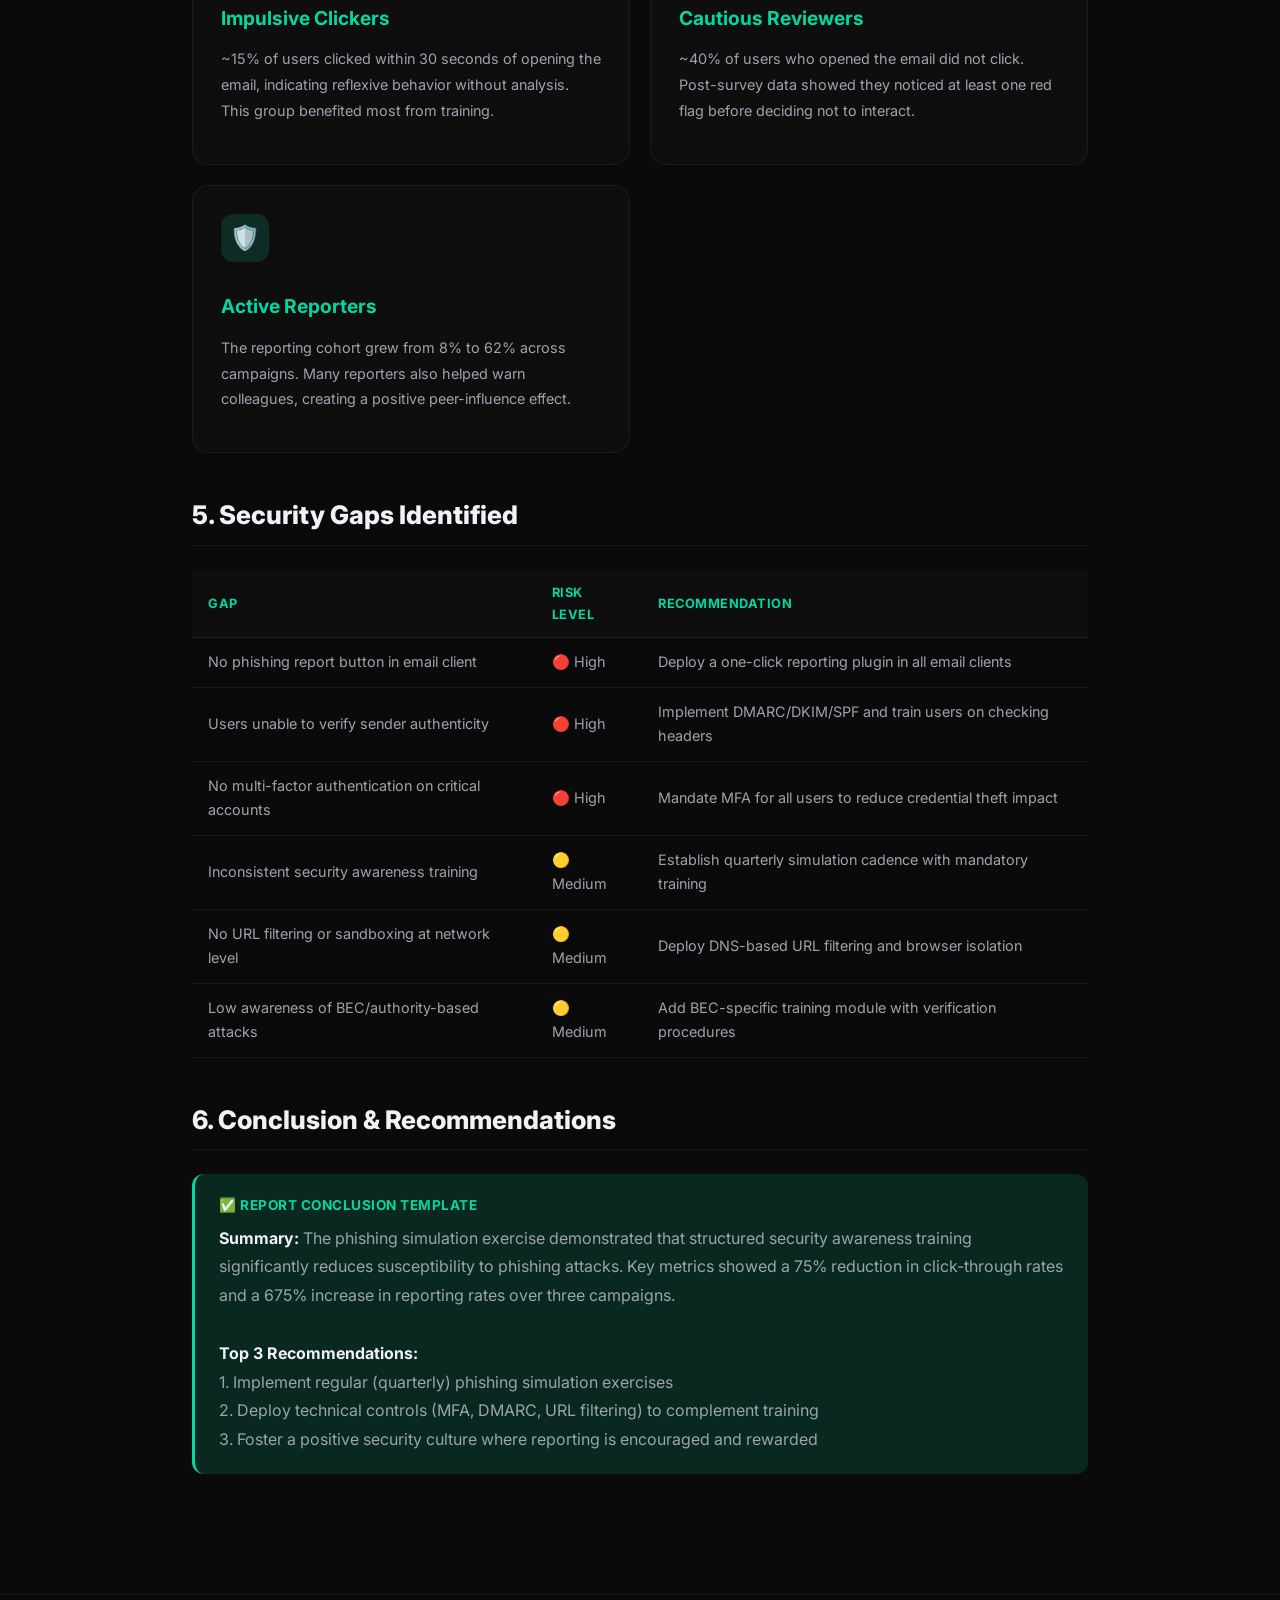
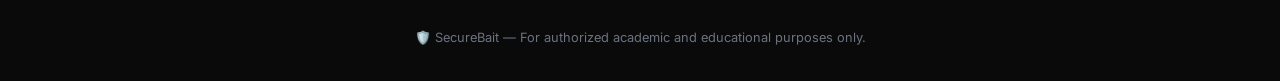
==== commit d61df177: "website updated" ====
--- a/pages/report.html
+++ b/pages/report.html
@@ -54,7 +54,7 @@
       </div>
       <p><strong>Sample Objective Statement:</strong></p>
       <div class="code-block fade-in">
-        <span class="comment">// Example objective for an academic phishing simulation report</span><br><br>
+       
         <span class="key">Purpose:</span> <span class="val">To evaluate the phishing awareness level of simulated</span><br>
         <span class="val">users within a controlled lab environment and measure the</span><br>
         <span class="val">effectiveness of security awareness training interventions.</span><br><br>
--- a/css/styles.css
+++ b/css/styles.css
@@ -2,13 +2,13 @@
 @import url('https://fonts.googleapis.com/css2?family=Inter:wght@300;400;500;600;700;800;900&family=JetBrains+Mono:wght@400;500;600&display=swap');
 
 :root {
-  /* Color Palette */
-  --bg-primary: #0a0e1a;
-  --bg-secondary: #111827;
-  --bg-card: #1a1f35;
-  --bg-card-hover: #222845;
+
+  --bg-primary: #0a0a0a;
+  --bg-secondary: #0e0e0f;
+  --bg-card: #0e0e0f;
+  --bg-card-hover: #0f0f0f;
   --bg-glass: rgba(26, 31, 53, 0.7);
-  --surface-elevated: #252b45;
+  --surface-elevated: #090909;
 
   --accent-cyan: #06d6a0;
   --accent-cyan-dim: rgba(6, 214, 160, 0.15);
@@ -28,7 +28,7 @@
   --border-subtle: rgba(255, 255, 255, 0.06);
   --border-accent: rgba(6, 214, 160, 0.3);
 
-  --gradient-hero: linear-gradient(135deg, #4361ee 0%, #7b2ff7 50%, #ef476f 100%);
+  --gradient-hero: linear-gradient(135deg, #fa0202 0%, #ff0000 50%, #ef476f 100%);
   --gradient-card: linear-gradient(145deg, rgba(67, 97, 238, 0.08), rgba(123, 47, 247, 0.05));
   --gradient-glow: radial-gradient(600px circle at var(--mouse-x, 50%) var(--mouse-y, 50%), rgba(67, 97, 238, 0.06), transparent 40%);
 
@@ -37,9 +37,9 @@
   --radius-lg: 16px;
   --radius-xl: 24px;
 
-  --shadow-card: 0 4px 24px rgba(0, 0, 0, 0.3);
-  --shadow-glow-cyan: 0 0 30px rgba(6, 214, 160, 0.15);
-  --shadow-glow-blue: 0 0 30px rgba(67, 97, 238, 0.2);
+  --shadow-card: 0 4px 24px rgba(8, 8, 8, 0.3);
+  --shadow-glow-cyan: 0 0 30px rgba(8, 8, 8, 0.15);
+  --shadow-glow-blue: 0 0 30px rgba(8, 8, 9, 0.2);
 
   --transition-fast: 0.2s cubic-bezier(0.4, 0, 0.2, 1);
   --transition-smooth: 0.35s cubic-bezier(0.4, 0, 0.2, 1);
@@ -58,7 +58,7 @@
   -webkit-font-smoothing: antialiased;
 }
 
-/* ===== Animated Background ===== */
+/* ===== Animated Bg ===== */
 .bg-mesh {
   position: fixed; inset: 0; z-index: 0; pointer-events: none;
   background:
